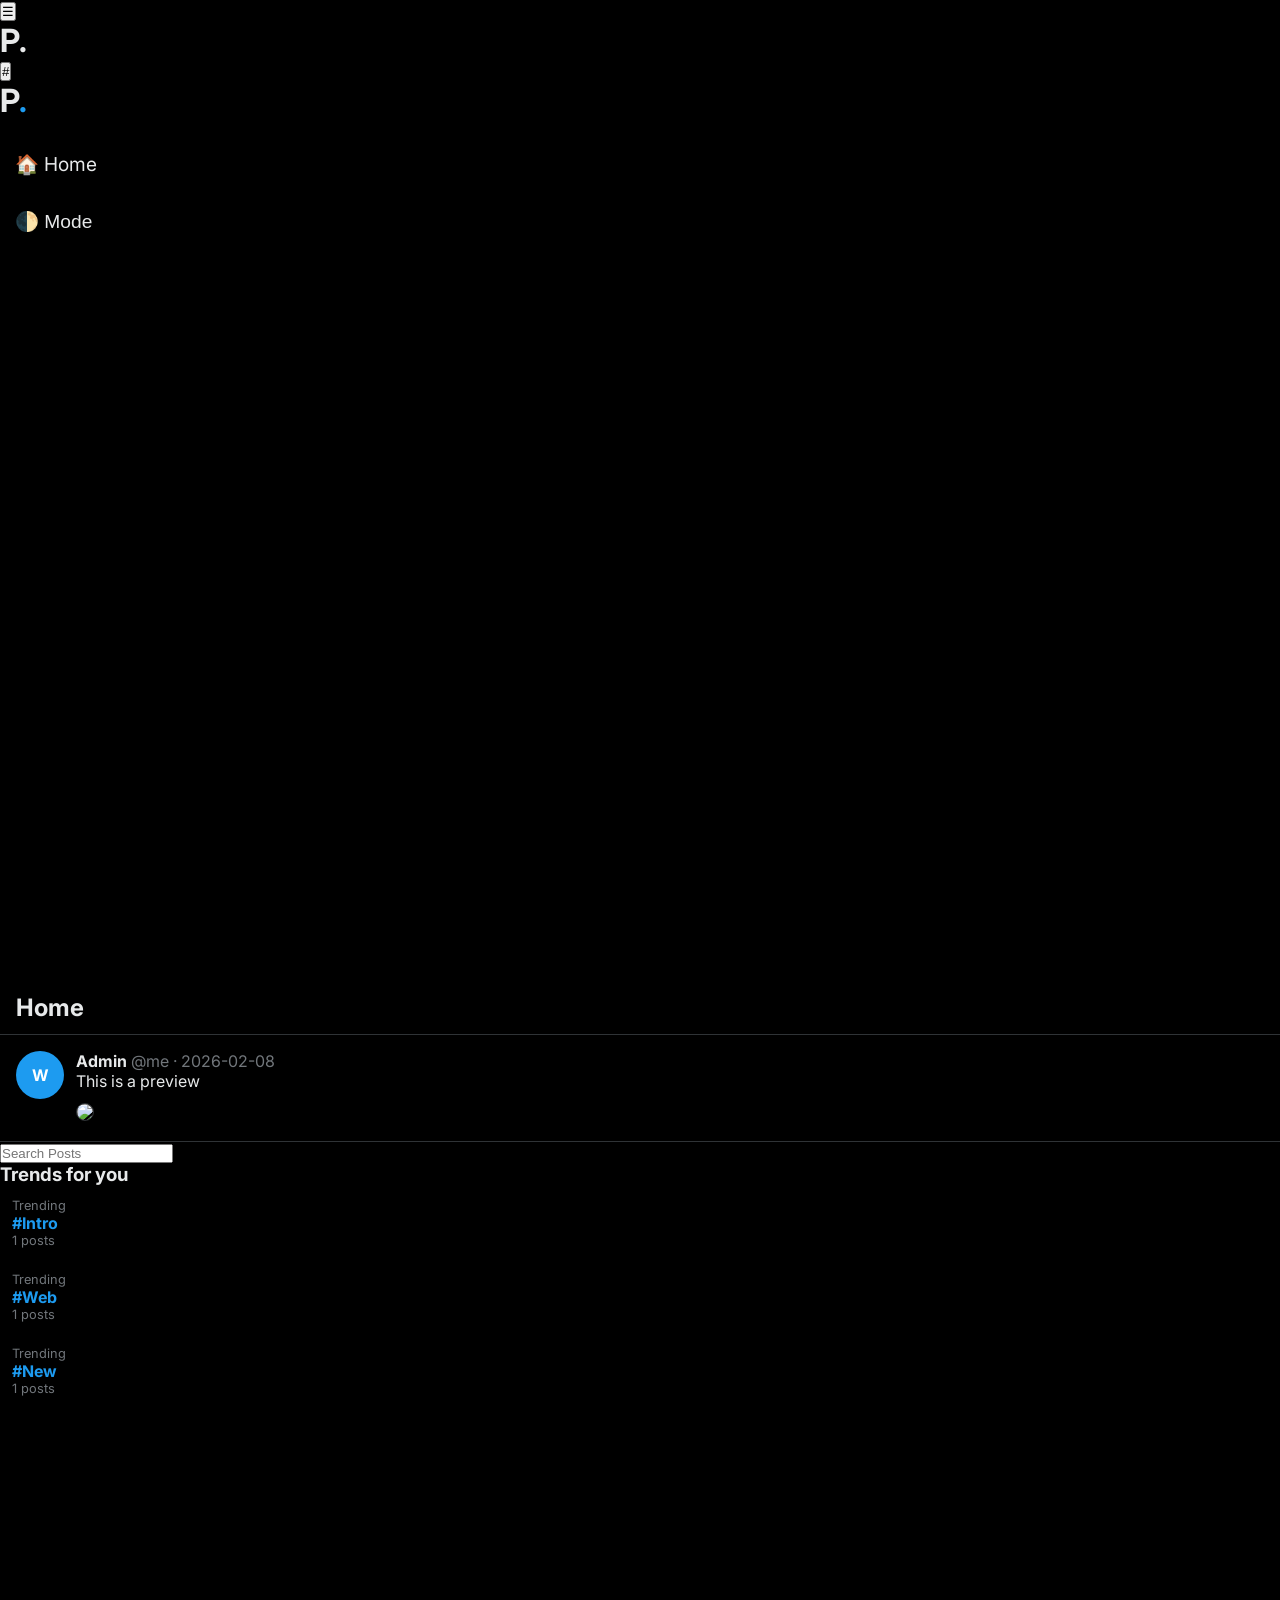
==== docs/index.html @ 814c99d9 "Update index.html" ====
<!DOCTYPE html>
<html lang="en" data-theme="dark">
<head>
    <meta charset="UTF-8">
    <meta name="viewport" content="width=device-width, initial-scale=1.0, maximum-scale=1.0, user-scalable=no">
    <title>Posts</title>
    <link rel="stylesheet" href="styles.css">
    <link href="https://fonts.googleapis.com/css2?family=Inter:wght@400;600;700&display=swap" rel="stylesheet">
</head>
<body>
    <header class="mobile-nav-bar">
        <button class="nav-trigger" onclick="toggleDrawer('leftDrawer')">☰</button>
        <h1 class="logo-mini">P<span>.</span></h1>
        <button class="nav-trigger" onclick="toggleDrawer('rightDrawer')">#</button>
    </header>

    <div id="drawer-overlay" onclick="closeAllDrawers()"></div>

    <div class="app-container">
        <aside class="sidebar left-side" id="leftDrawer">
            <div class="sidebar-wrapper">
                <h1 class="logo pc-only">P<span>.</span></h1>
                <nav class="side-nav">
                    <a href="#" class="nav-item" onclick="closeAllDrawers()">🏠 Home</a>
                    <button id="themeToggle" class="nav-item">🌓 Mode</button>
                </nav>
            </div>
        </aside>

        <main class="feed-column">
            <header class="feed-header">
                <h2>Home</h2>
            </header>
            <div id="app"></div>
        </main>

        <aside class="sidebar right-side" id="rightDrawer">
            <div class="sidebar-wrapper">
                <div class="search-section">
                    <input type="text" id="searchBar" placeholder="Search Posts">
                </div>
                <div class="trends-container">
                    <h3>Trends for you</h3>
                    <div id="tagCloud"></div>
                </div>
            </div>
        </aside>
    </div>

    <div id="modal" class="modal" onclick="closeModalOnSideClick(event)">
        <div class="modal-content">
            <span class="close-btn" onclick="closeModal()">&times;</span>
            <div id="modalBody"></div>
        </div>
    </div>

    <script src="script.js"></script>
</body>
</html>
---- docs/styles.css ----
:root[data-theme="dark"] {
    --bg: #000000; --border: #2f3336; --text: #e7e9ea; --dimText: #71767b;
    --accent: #1d9bf0; --hover: rgba(255,255,255,0.05); --card: #16181c;
}
:root[data-theme="light"] {
    --bg: #ffffff; --border: #eff3f4; --text: #0f1419; --dimText: #536471;
    --accent: #1d9bf0; --hover: rgba(0,0,0,0.03); --card: #f7f9f9;
}

* { box-sizing: border-box; margin: 0; padding: 0; }
body { background: var(--bg); color: var(--text); font-family: 'Inter', sans-serif; overflow-x: hidden; }

/* Desktop Grid Layout */
.layout-wrapper { display: flex; justify-content: center; max-width: 1230px; margin: 0 auto; }

.sidebar { width: 275px; height: 100vh; position: sticky; top: 0; z-index: 10; }
.left-nav { border-right: 1px solid var(--border); }
.right-sidebar { border-left: 1px solid var(--border); width: 350px; }

.sidebar-content { padding: 20px; }
.logo { font-size: 2rem; margin-bottom: 20px; cursor: pointer; }
.logo span { color: var(--accent); }

/* Navigation */
.nav-item { display: block; width: 100%; padding: 12px 15px; text-decoration: none; color: var(--text); border-radius: 30px; border: none; background: none; text-align: left; font-size: 1.2rem; cursor: pointer; margin-bottom: 10px; }
.nav-item:hover { background: var(--hover); }

/* Feed Area */
.feed-container { width: 600px; min-height: 100vh; border-right: 1px solid var(--border); }
.feed-header { position: sticky; top: 0; background: var(--bg); border-bottom: 1px solid var(--border); z-index: 5; padding: 12px 16px; }
.search-wrap { width: 100%; }
.search-wrap input { width: 100%; padding: 12px 20px; border-radius: 25px; border: 1px solid var(--border); background: var(--card); color: var(--text); outline: none; }

/* Posts */
.post { padding: 16px; border-bottom: 1px solid var(--border); cursor: pointer; display: flex; gap: 12px; }
.post:hover { background: var(--hover); }
.avatar { width: 48px; height: 48px; border-radius: 50%; background: var(--accent); flex-shrink: 0; display: flex; align-items: center; justify-content: center; color: white; font-weight: bold; }
.post-img { width: 100%; border-radius: 16px; margin-top: 12px; border: 1px solid var(--border); }

/* Trends */
.trends-item { padding: 12px; border-radius: 12px; cursor: pointer; }
.trends-item:hover { background: var(--hover); }
.tag-text { color: var(--accent); font-weight: bold; }

/* Mobile Utilities */
.mobile-header, .mobile-only, #overlay { display: none; }

/* MOBILE RESPONSIVE DESIGN */
@media (max-width: 1000px) {
    .desktop-only { display: none; }
    .mobile-header { display: flex; justify-content: space-between; align-items: center; padding: 10px 20px; border-bottom: 1px solid var(--border); background: var(--bg); position: sticky; top: 0; z-index: 100; }
    .mobile-only { display: flex; }
    
    .sidebar { position: fixed; top: 0; height: 100vh; background: var(--bg); transition: 0.3s; z-index: 1000; }
    .left-nav { left: 0; transform: translateX(-100%); border-right: 1px solid var(--border); }
    .right-sidebar { right: 0; transform: translateX(100%); border-left: 1px solid var(--border); }
    
    .sidebar.active { transform: translateX(0); }
    
    #overlay.active { display: block; position: fixed; inset: 0; background: rgba(0,0,0,0.5); z-index: 500; }
    
    .feed-container { width: 100%; border: none; }
}

/* Modal */
.modal { display: none; position: fixed; inset: 0; background: rgba(0,0,0,0.8); z-index: 2000; padding: 15px; }
.modal-content { background: var(--bg); max-width: 600px; margin: 20px auto; border-radius: 16px; padding: 25px; height: 90vh; overflow-y: auto; position: relative; }
.close-btn { position: absolute; top: 10px; right: 20px; font-size: 2rem; cursor: pointer; color: var(--dimText); }
.modal { display: none; position: fixed; inset: 0; background: rgba(0,0,0,0.85); z-index: 2000; padding: 10px; }
.modal-content { background: var(--bg); max-width: 600px; margin: 20px auto; border-radius: 20px; padding: 25px; height: 85vh; overflow-y: auto; position: relative; }
.close-btn { position: absolute; top: 15px; right: 20px; font-size: 2rem; cursor: pointer; color: var(--dimText); }
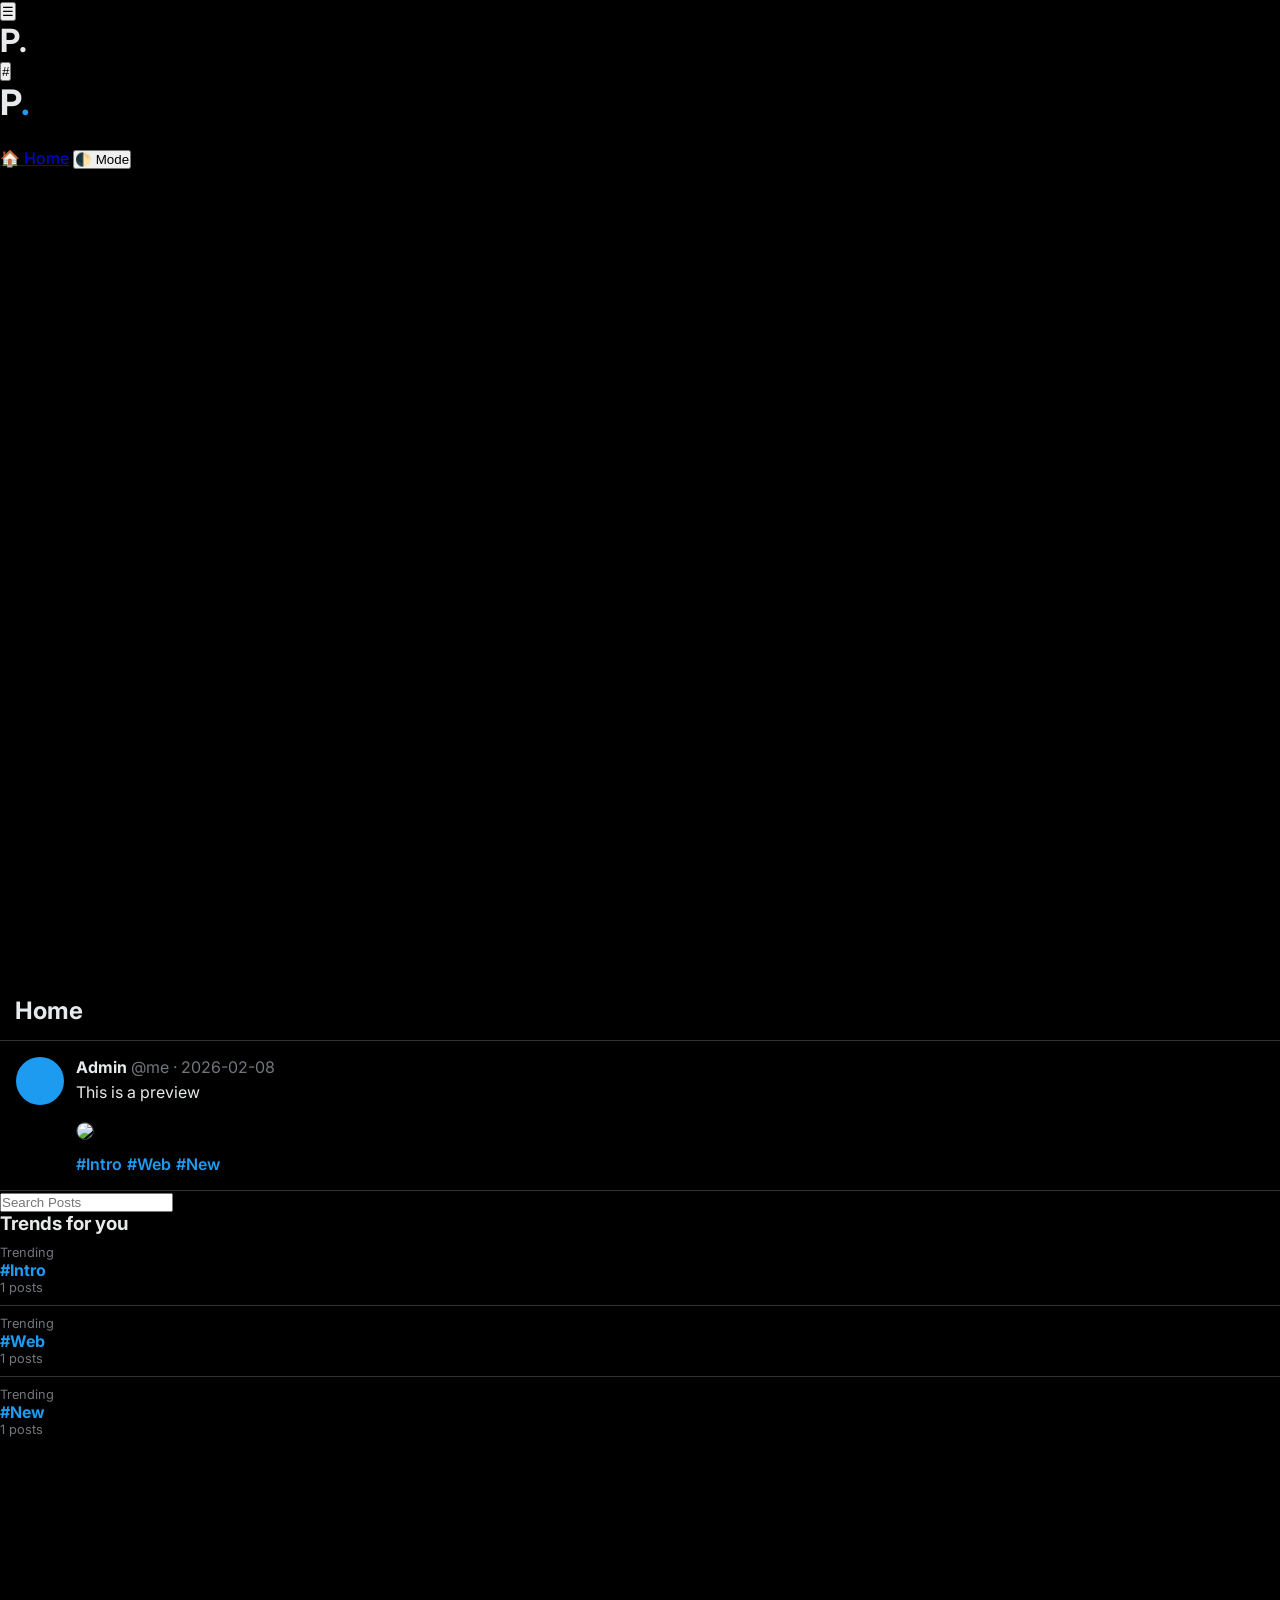
==== commit 802b7f4e: "Refactor mobile navigation and layout structure" ====
--- a/docs/index.html
+++ b/docs/index.html
@@ -8,38 +8,38 @@
     <link href="https://fonts.googleapis.com/css2?family=Inter:wght@400;600;700&display=swap" rel="stylesheet">
 </head>
 <body>
-    <header class="mobile-nav-bar">
-        <button class="nav-trigger" onclick="toggleDrawer('leftDrawer')">☰</button>
-        <h1 class="logo-mini">P<span>.</span></h1>
-        <button class="nav-trigger" onclick="toggleDrawer('rightDrawer')">#</button>
+    <header class="mobile-header">
+        <button class="nav-btn" onclick="toggleDrawer('leftNav')">☰</button>
+        <h1 class="logo-mobile">P<span>.</span></h1>
+        <button class="nav-btn" onclick="toggleDrawer('rightNav')">#</button>
     </header>
 
     <div id="drawer-overlay" onclick="closeAllDrawers()"></div>
 
-    <div class="app-container">
-        <aside class="sidebar left-side" id="leftDrawer">
-            <div class="sidebar-wrapper">
+    <div class="layout-grid">
+        <aside class="sidebar left-sidebar" id="leftNav">
+            <div class="fixed-sidebar">
                 <h1 class="logo pc-only">P<span>.</span></h1>
-                <nav class="side-nav">
-                    <a href="#" class="nav-item" onclick="closeAllDrawers()">🏠 Home</a>
-                    <button id="themeToggle" class="nav-item">🌓 Mode</button>
+                <nav class="nav-menu">
+                    <a href="#" class="nav-link" onclick="closeAllDrawers()">🏠 Home</a>
+                    <button id="themeToggle" class="nav-link">🌓 Mode</button>
                 </nav>
             </div>
         </aside>
 
-        <main class="feed-column">
+        <main class="feed-container">
             <header class="feed-header">
                 <h2>Home</h2>
             </header>
             <div id="app"></div>
         </main>
 
-        <aside class="sidebar right-side" id="rightDrawer">
-            <div class="sidebar-wrapper">
-                <div class="search-section">
+        <aside class="sidebar right-sidebar" id="rightNav">
+            <div class="fixed-sidebar">
+                <div class="search-container">
                     <input type="text" id="searchBar" placeholder="Search Posts">
                 </div>
-                <div class="trends-container">
+                <div class="trends-card">
                     <h3>Trends for you</h3>
                     <div id="tagCloud"></div>
                 </div>
--- a/docs/styles.css
+++ b/docs/styles.css
@@ -1,71 +1,86 @@
 :root[data-theme="dark"] {
-    --bg: #000000; --border: #2f3336; --text: #e7e9ea; --dimText: #71767b;
+    --bg: #000000; --border: #2f3336; --text: #e7e9ea; --dim: #71767b;
     --accent: #1d9bf0; --hover: rgba(255,255,255,0.05); --card: #16181c;
 }
 :root[data-theme="light"] {
-    --bg: #ffffff; --border: #eff3f4; --text: #0f1419; --dimText: #536471;
+    --bg: #ffffff; --border: #eff3f4; --text: #0f1419; --dim: #536471;
     --accent: #1d9bf0; --hover: rgba(0,0,0,0.03); --card: #f7f9f9;
 }
 
 * { box-sizing: border-box; margin: 0; padding: 0; }
-body { background: var(--bg); color: var(--text); font-family: 'Inter', sans-serif; overflow-x: hidden; }
+body { background: var(--bg); color: var(--text); font-family: 'Inter', sans-serif; }
 
-/* Desktop Grid Layout */
-.layout-wrapper { display: flex; justify-content: center; max-width: 1230px; margin: 0 auto; }
+/* PC LAYOUT: FIXED 3-COLUMN GRID */
+.app-container {
+    display: grid;
+    grid-template-columns: 275px 600px 350px;
+    justify-content: center;
+    margin: 0 auto;
+}
 
-.sidebar { width: 275px; height: 100vh; position: sticky; top: 0; z-index: 10; }
-.left-nav { border-right: 1px solid var(--border); }
-.right-sidebar { border-left: 1px solid var(--border); width: 350px; }
+.sidebar { height: 100vh; position: sticky; top: 0; z-index: 10; }
+.left-side { border-right: 1px solid var(--border); }
+.right-side { border-left: 1px solid var(--border); }
+.sidebar-wrapper { padding: 20px; }
 
-.sidebar-content { padding: 20px; }
-.logo { font-size: 2rem; margin-bottom: 20px; cursor: pointer; }
+/* Logo & Nav */
+.logo { font-size: 2.2rem; margin-bottom: 25px; cursor: pointer; }
 .logo span { color: var(--accent); }
-
-/* Navigation */
-.nav-item { display: block; width: 100%; padding: 12px 15px; text-decoration: none; color: var(--text); border-radius: 30px; border: none; background: none; text-align: left; font-size: 1.2rem; cursor: pointer; margin-bottom: 10px; }
+.nav-item { 
+    display: block; width: 100%; padding: 12px 18px; border-radius: 30px; 
+    text-decoration: none; color: var(--text); font-size: 1.2rem; font-weight: 500;
+    border: none; background: none; text-align: left; cursor: pointer; transition: 0.2s;
+}
 .nav-item:hover { background: var(--hover); }
 
-/* Feed Area */
-.feed-container { width: 600px; min-height: 100vh; border-right: 1px solid var(--border); }
-.feed-header { position: sticky; top: 0; background: var(--bg); border-bottom: 1px solid var(--border); z-index: 5; padding: 12px 16px; }
-.search-wrap { width: 100%; }
-.search-wrap input { width: 100%; padding: 12px 20px; border-radius: 25px; border: 1px solid var(--border); background: var(--card); color: var(--text); outline: none; }
+/* Center Feed */
+.feed-column { border-right: 1px solid var(--border); min-height: 100vh; }
+.feed-header { 
+    padding: 15px; border-bottom: 1px solid var(--border); 
+    position: sticky; top: 0; background: var(--bg); z-index: 50;
+}
 
-/* Posts */
-.post { padding: 16px; border-bottom: 1px solid var(--border); cursor: pointer; display: flex; gap: 12px; }
-.post:hover { background: var(--hover); }
-.avatar { width: 48px; height: 48px; border-radius: 50%; background: var(--accent); flex-shrink: 0; display: flex; align-items: center; justify-content: center; color: white; font-weight: bold; }
-.post-img { width: 100%; border-radius: 16px; margin-top: 12px; border: 1px solid var(--border); }
+/* Post Cards */
+.post { padding: 16px; border-bottom: 1px solid var(--border); display: flex; gap: 12px; cursor: pointer; }
+.avatar { width: 48px; height: 48px; border-radius: 50%; background: var(--accent); flex-shrink: 0; }
+.post-img { width: 100%; border-radius: 16px; margin-top: 10px; border: 1px solid var(--border); }
+.tag-blue { color: var(--accent); font-weight: 600; text-decoration: none; margin-right: 5px; }
 
-/* Trends */
-.trends-item { padding: 12px; border-radius: 12px; cursor: pointer; }
-.trends-item:hover { background: var(--hover); }
-.tag-text { color: var(--accent); font-weight: bold; }
+/* Right Sidebar: Trends & Search */
+.search-section { margin-bottom: 20px; }
+.search-section input {
+    width: 100%; padding: 12px 20px; border-radius: 25px; border: 1px solid var(--border);
+    background: var(--card); color: var(--text); outline: none;
+}
+.trends-container { background: var(--card); border-radius: 16px; padding: 15px; }
+.trends-container h3 { margin-bottom: 15px; font-size: 1.2rem; }
+.trend-item { padding: 10px 0; border-bottom: 1px solid var(--border); cursor: pointer; }
+.trend-item:last-child { border: none; }
 
-/* Mobile Utilities */
-.mobile-header, .mobile-only, #overlay { display: none; }
+/* MOBILE LOGIC (Under 1000px) */
+.mobile-nav-bar, #drawer-overlay { display: none; }
 
-/* MOBILE RESPONSIVE DESIGN */
 @media (max-width: 1000px) {
-    .desktop-only { display: none; }
-    .mobile-header { display: flex; justify-content: space-between; align-items: center; padding: 10px 20px; border-bottom: 1px solid var(--border); background: var(--bg); position: sticky; top: 0; z-index: 100; }
-    .mobile-only { display: flex; }
-    
-    .sidebar { position: fixed; top: 0; height: 100vh; background: var(--bg); transition: 0.3s; z-index: 1000; }
-    .left-nav { left: 0; transform: translateX(-100%); border-right: 1px solid var(--border); }
-    .right-sidebar { right: 0; transform: translateX(100%); border-left: 1px solid var(--border); }
+    .app-container { grid-template-columns: 1fr; }
+    .pc-only { display: none; }
+    .mobile-nav-bar { 
+        display: flex; justify-content: space-between; align-items: center;
+        padding: 10px 15px; border-bottom: 1px solid var(--border); background: var(--bg);
+        position: sticky; top: 0; z-index: 200; /* Stays above everything */
+    }
+    .nav-trigger { background: none; border: none; font-size: 1.5rem; color: var(--text); }
+
+    .sidebar { 
+        position: fixed; top: 0; width: 280px; background: var(--bg); 
+        transition: transform 0.3s ease; z-index: 300; /* Above the header when open */
+    }
+    .left-side { left: 0; transform: translateX(-100%); }
+    .right-side { right: 0; transform: translateX(100%); }
     
     .sidebar.active { transform: translateX(0); }
-    
-    #overlay.active { display: block; position: fixed; inset: 0; background: rgba(0,0,0,0.5); z-index: 500; }
-    
-    .feed-container { width: 100%; border: none; }
+    #drawer-overlay.active { display: block; position: fixed; inset: 0; background: rgba(0,0,0,0.6); z-index: 250; }
 }
 
 /* Modal */
-.modal { display: none; position: fixed; inset: 0; background: rgba(0,0,0,0.8); z-index: 2000; padding: 15px; }
-.modal-content { background: var(--bg); max-width: 600px; margin: 20px auto; border-radius: 16px; padding: 25px; height: 90vh; overflow-y: auto; position: relative; }
-.close-btn { position: absolute; top: 10px; right: 20px; font-size: 2rem; cursor: pointer; color: var(--dimText); }
-.modal { display: none; position: fixed; inset: 0; background: rgba(0,0,0,0.85); z-index: 2000; padding: 10px; }
-.modal-content { background: var(--bg); max-width: 600px; margin: 20px auto; border-radius: 20px; padding: 25px; height: 85vh; overflow-y: auto; position: relative; }
-.close-btn { position: absolute; top: 15px; right: 20px; font-size: 2rem; cursor: pointer; color: var(--dimText); }
+.modal { display: none; position: fixed; inset: 0; background: rgba(0,0,0,0.85); z-index: 1000; }
+.modal-content { background: var(--bg); max-width: 600px; margin: 20px auto; border-radius: 16px; padding: 25px; height: 90vh; overflow-y: auto; }
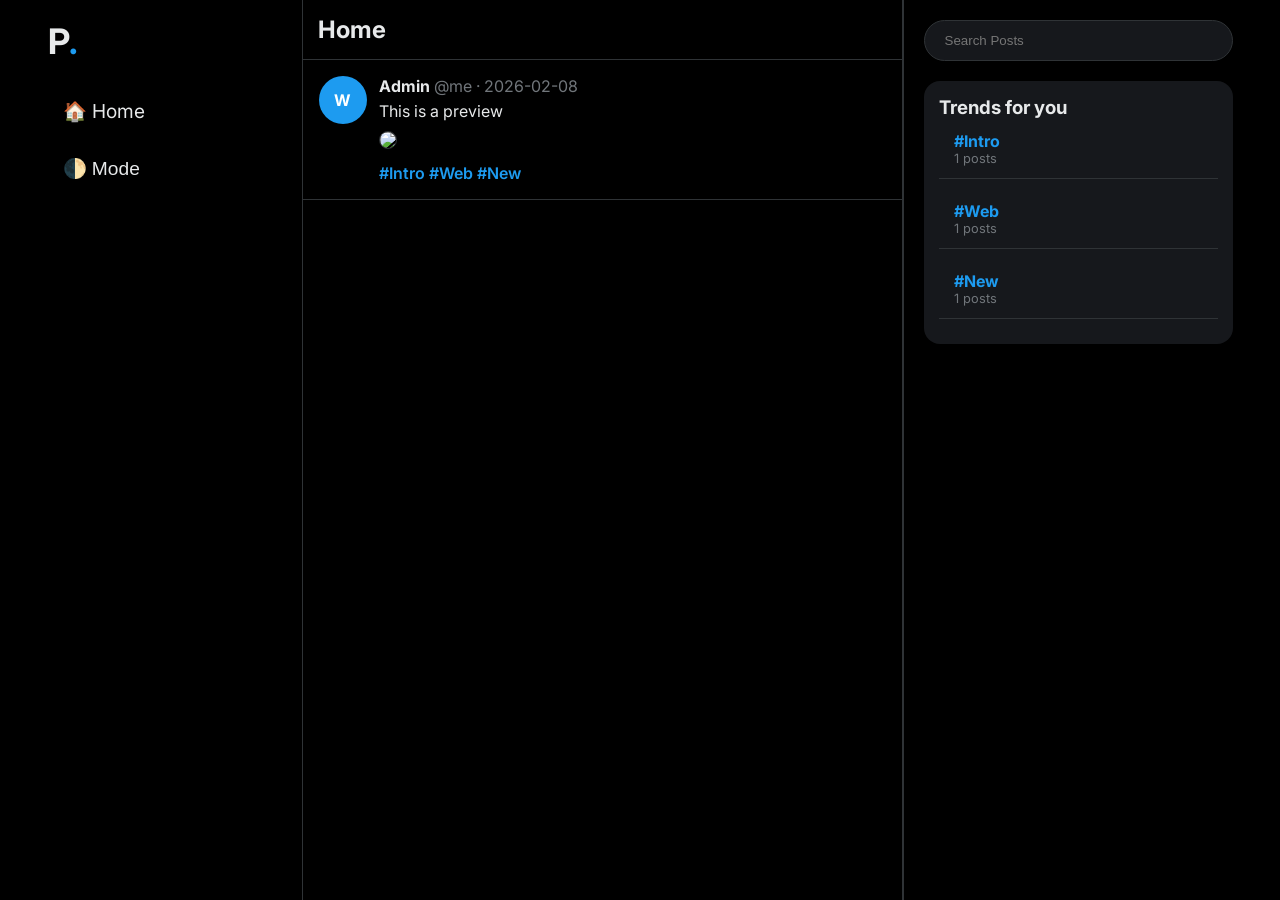
==== commit 8ef5875a: "Update index.html" ====
--- a/docs/index.html
+++ b/docs/index.html
@@ -10,7 +10,7 @@
 <body>
     <header class="mobile-header">
         <button class="nav-btn" onclick="toggleDrawer('leftNav')">☰</button>
-        <h1 class="logo-mobile">P<span>.</span></h1>
+        <h1 class="logo-mobile" onclick="location.hash=''; location.reload();">P<span>.</span></h1>
         <button class="nav-btn" onclick="toggleDrawer('rightNav')">#</button>
     </header>
 
@@ -18,7 +18,7 @@
 
     <div class="layout-grid">
         <aside class="sidebar left-sidebar" id="leftNav">
-            <div class="fixed-sidebar">
+            <div class="sidebar-inner">
                 <h1 class="logo pc-only">P<span>.</span></h1>
                 <nav class="nav-menu">
                     <a href="#" class="nav-link" onclick="closeAllDrawers()">🏠 Home</a>
@@ -35,7 +35,7 @@
         </main>
 
         <aside class="sidebar right-sidebar" id="rightNav">
-            <div class="fixed-sidebar">
+            <div class="sidebar-inner">
                 <div class="search-container">
                     <input type="text" id="searchBar" placeholder="Search Posts">
                 </div>
--- a/docs/styles.css
+++ b/docs/styles.css
@@ -8,10 +8,10 @@
 }
 
 * { box-sizing: border-box; margin: 0; padding: 0; }
-body { background: var(--bg); color: var(--text); font-family: 'Inter', sans-serif; }
+body { background: var(--bg); color: var(--text); font-family: 'Inter', sans-serif; overflow-x: hidden; }
 
-/* PC LAYOUT: FIXED 3-COLUMN GRID */
-.app-container {
+/* PC Grid - Only for screens wider than 1000px */
+.layout-grid {
     display: grid;
     grid-template-columns: 275px 600px 350px;
     justify-content: center;
@@ -19,68 +19,59 @@
 }
 
 .sidebar { height: 100vh; position: sticky; top: 0; z-index: 10; }
-.left-side { border-right: 1px solid var(--border); }
-.right-side { border-left: 1px solid var(--border); }
-.sidebar-wrapper { padding: 20px; }
+.left-sidebar { border-right: 1px solid var(--border); }
+.right-sidebar { border-left: 1px solid var(--border); }
+.sidebar-inner { padding: 20px; }
 
-/* Logo & Nav */
 .logo { font-size: 2.2rem; margin-bottom: 25px; cursor: pointer; }
 .logo span { color: var(--accent); }
-.nav-item { 
-    display: block; width: 100%; padding: 12px 18px; border-radius: 30px; 
-    text-decoration: none; color: var(--text); font-size: 1.2rem; font-weight: 500;
-    border: none; background: none; text-align: left; cursor: pointer; transition: 0.2s;
-}
-.nav-item:hover { background: var(--hover); }
+.nav-link { display: block; width: 100%; padding: 12px 15px; border-radius: 30px; text-decoration: none; color: var(--text); font-size: 1.2rem; border: none; background: none; text-align: left; cursor: pointer; margin-bottom: 10px; }
+.nav-link:hover { background: var(--hover); }
 
 /* Center Feed */
-.feed-column { border-right: 1px solid var(--border); min-height: 100vh; }
-.feed-header { 
-    padding: 15px; border-bottom: 1px solid var(--border); 
-    position: sticky; top: 0; background: var(--bg); z-index: 50;
-}
+.feed-container { border-right: 1px solid var(--border); min-height: 100vh; background: var(--bg); }
+.feed-header { padding: 15px; border-bottom: 1px solid var(--border); position: sticky; top: 0; background: var(--bg); z-index: 50; }
 
-/* Post Cards */
+/* Post Content */
 .post { padding: 16px; border-bottom: 1px solid var(--border); display: flex; gap: 12px; cursor: pointer; }
-.avatar { width: 48px; height: 48px; border-radius: 50%; background: var(--accent); flex-shrink: 0; }
+.avatar { width: 48px; height: 48px; border-radius: 50%; background: var(--accent); flex-shrink: 0; display: flex; align-items: center; justify-content: center; color: white; font-weight: bold; }
 .post-img { width: 100%; border-radius: 16px; margin-top: 10px; border: 1px solid var(--border); }
-.tag-blue { color: var(--accent); font-weight: 600; text-decoration: none; margin-right: 5px; }
 
-/* Right Sidebar: Trends & Search */
-.search-section { margin-bottom: 20px; }
-.search-section input {
-    width: 100%; padding: 12px 20px; border-radius: 25px; border: 1px solid var(--border);
-    background: var(--card); color: var(--text); outline: none;
-}
-.trends-container { background: var(--card); border-radius: 16px; padding: 15px; }
-.trends-container h3 { margin-bottom: 15px; font-size: 1.2rem; }
-.trend-item { padding: 10px 0; border-bottom: 1px solid var(--border); cursor: pointer; }
-.trend-item:last-child { border: none; }
+/* Trends & Search */
+.search-container { margin-bottom: 20px; }
+.search-container input { width: 100%; padding: 12px 20px; border-radius: 25px; border: 1px solid var(--border); background: var(--card); color: var(--text); outline: none; }
+.trends-card { background: var(--card); border-radius: 16px; padding: 15px; }
 
-/* MOBILE LOGIC (Under 1000px) */
-.mobile-nav-bar, #drawer-overlay { display: none; }
+/* MOBILE LOGIC - BREAKS THE GRID */
+.mobile-header, #drawer-overlay { display: none; }
 
 @media (max-width: 1000px) {
-    .app-container { grid-template-columns: 1fr; }
+    .layout-grid { display: block; } /* Disables 3-column grid */
     .pc-only { display: none; }
-    .mobile-nav-bar { 
-        display: flex; justify-content: space-between; align-items: center;
-        padding: 10px 15px; border-bottom: 1px solid var(--border); background: var(--bg);
-        position: sticky; top: 0; z-index: 200; /* Stays above everything */
+    
+    .mobile-header { 
+        display: flex; justify-content: space-between; align-items: center; 
+        padding: 10px 15px; border-bottom: 1px solid var(--border); 
+        background: var(--bg); position: sticky; top: 0; z-index: 100; 
     }
-    .nav-trigger { background: none; border: none; font-size: 1.5rem; color: var(--text); }
+    .nav-btn { background: none; border: none; font-size: 1.5rem; color: var(--text); cursor: pointer; }
+    .logo-mobile span { color: var(--accent); }
 
+    /* Turn sidebars into sliding drawers */
     .sidebar { 
-        position: fixed; top: 0; width: 280px; background: var(--bg); 
-        transition: transform 0.3s ease; z-index: 300; /* Above the header when open */
+        position: fixed; top: 0; width: 280px; height: 100vh; 
+        background: var(--bg); transition: transform 0.3s ease; z-index: 1000; 
+        border: none;
     }
-    .left-side { left: 0; transform: translateX(-100%); }
-    .right-side { right: 0; transform: translateX(100%); }
+    .left-sidebar { left: 0; transform: translateX(-100%); border-right: 1px solid var(--border); }
+    .right-sidebar { right: 0; transform: translateX(100%); border-left: 1px solid var(--border); }
     
     .sidebar.active { transform: translateX(0); }
-    #drawer-overlay.active { display: block; position: fixed; inset: 0; background: rgba(0,0,0,0.6); z-index: 250; }
+    #drawer-overlay.active { display: block; position: fixed; inset: 0; background: rgba(0,0,0,0.7); z-index: 500; }
+    
+    .feed-container { width: 100%; border: none; }
 }
 
 /* Modal */
-.modal { display: none; position: fixed; inset: 0; background: rgba(0,0,0,0.85); z-index: 1000; }
-.modal-content { background: var(--bg); max-width: 600px; margin: 20px auto; border-radius: 16px; padding: 25px; height: 90vh; overflow-y: auto; }
+.modal { display: none; position: fixed; inset: 0; background: rgba(0,0,0,0.9); z-index: 2000; }
+.modal-content { background: var(--bg); width: 95%; max-width: 600px; margin: 15px auto; border-radius: 16px; padding: 20px; height: 85vh; overflow-y: auto; }
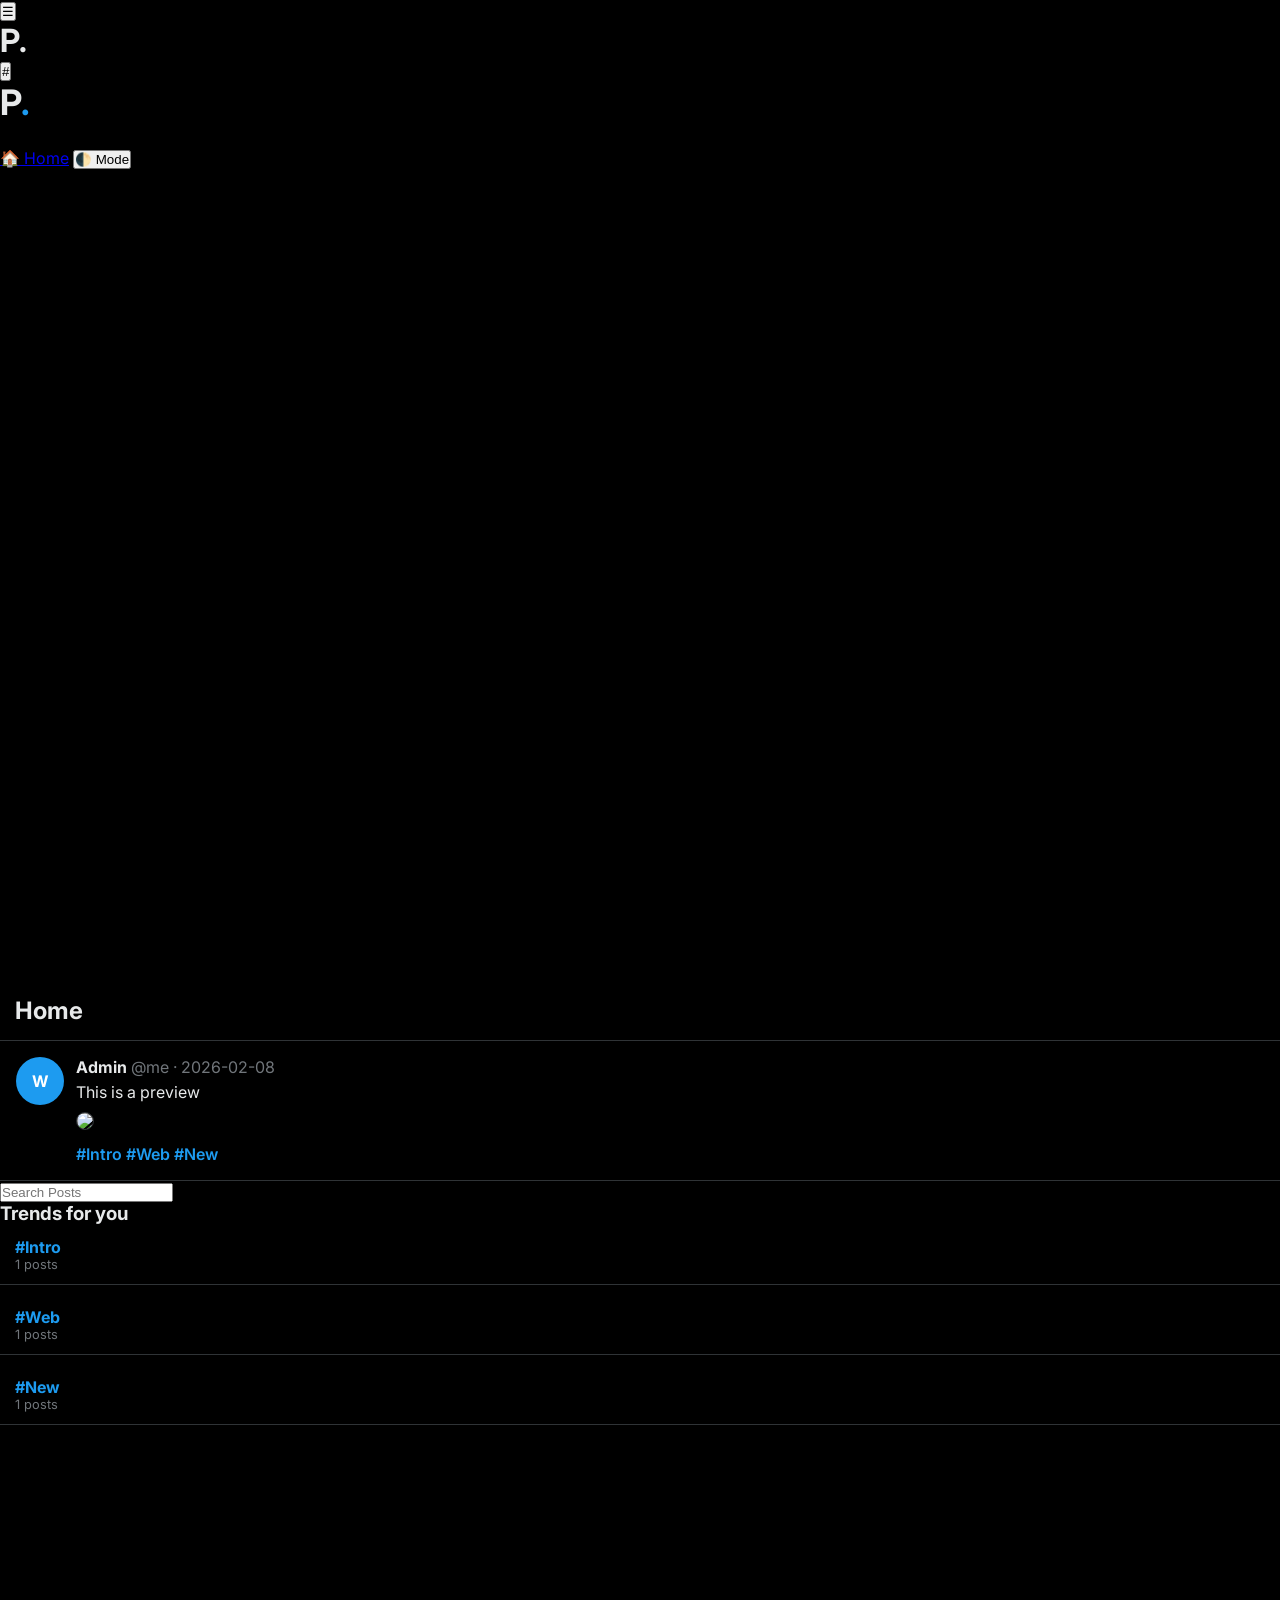
==== commit 29f06c0a: "Update index.html" ====
--- a/docs/index.html
+++ b/docs/index.html
@@ -8,38 +8,38 @@
     <link href="https://fonts.googleapis.com/css2?family=Inter:wght@400;600;700&display=swap" rel="stylesheet">
 </head>
 <body>
-    <header class="mobile-header">
-        <button class="nav-btn" onclick="toggleDrawer('leftNav')">☰</button>
-        <h1 class="logo-mobile" onclick="location.hash=''; location.reload();">P<span>.</span></h1>
-        <button class="nav-btn" onclick="toggleDrawer('rightNav')">#</button>
+    <header class="mobile-nav-bar">
+        <button class="nav-trigger" onclick="toggleDrawer('leftDrawer')">☰</button>
+        <h1 class="logo-mini">P<span>.</span></h1>
+        <button class="nav-trigger" onclick="toggleDrawer('rightDrawer')">#</button>
     </header>
 
     <div id="drawer-overlay" onclick="closeAllDrawers()"></div>
 
-    <div class="layout-grid">
-        <aside class="sidebar left-sidebar" id="leftNav">
-            <div class="sidebar-inner">
+    <div class="app-container">
+        <aside class="sidebar left-side" id="leftDrawer">
+            <div class="sidebar-wrapper">
                 <h1 class="logo pc-only">P<span>.</span></h1>
-                <nav class="nav-menu">
-                    <a href="#" class="nav-link" onclick="closeAllDrawers()">🏠 Home</a>
-                    <button id="themeToggle" class="nav-link">🌓 Mode</button>
+                <nav class="side-nav">
+                    <a href="#" class="nav-item" onclick="closeAllDrawers()">🏠 Home</a>
+                    <button id="themeToggle" class="nav-item">🌓 Mode</button>
                 </nav>
             </div>
         </aside>
 
-        <main class="feed-container">
+        <main class="feed-column">
             <header class="feed-header">
                 <h2>Home</h2>
             </header>
             <div id="app"></div>
         </main>
 
-        <aside class="sidebar right-sidebar" id="rightNav">
-            <div class="sidebar-inner">
-                <div class="search-container">
+        <aside class="sidebar right-side" id="rightDrawer">
+            <div class="sidebar-wrapper">
+                <div class="search-section">
                     <input type="text" id="searchBar" placeholder="Search Posts">
                 </div>
-                <div class="trends-card">
+                <div class="trends-container">
                     <h3>Trends for you</h3>
                     <div id="tagCloud"></div>
                 </div>
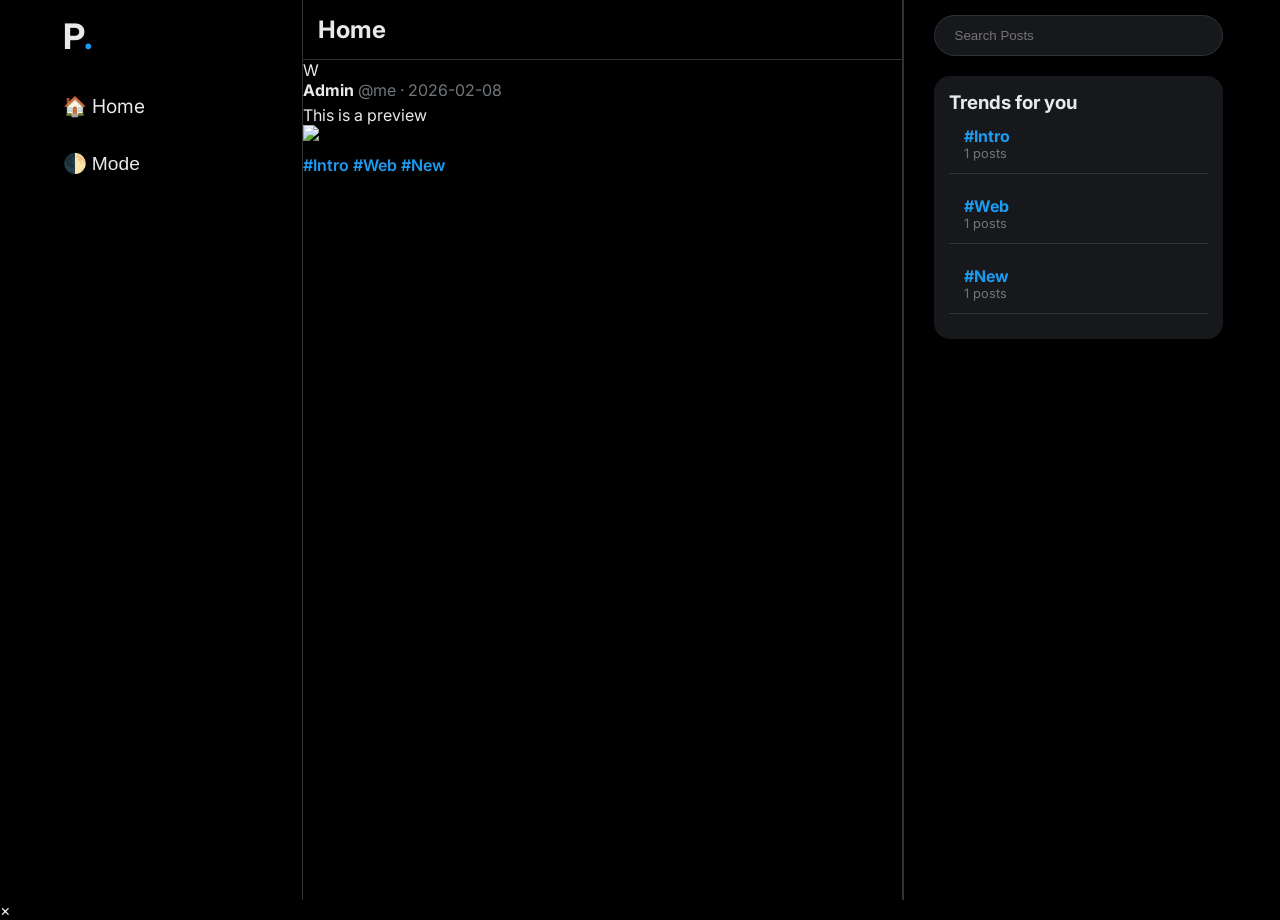
==== commit 36728d37: "Update index.html" ====
--- a/docs/index.html
+++ b/docs/index.html
@@ -8,38 +8,38 @@
     <link href="https://fonts.googleapis.com/css2?family=Inter:wght@400;600;700&display=swap" rel="stylesheet">
 </head>
 <body>
-    <header class="mobile-nav-bar">
-        <button class="nav-trigger" onclick="toggleDrawer('leftDrawer')">☰</button>
-        <h1 class="logo-mini">P<span>.</span></h1>
-        <button class="nav-trigger" onclick="toggleDrawer('rightDrawer')">#</button>
+    <header class="mobile-header">
+        <button class="nav-btn" onclick="toggleDrawer('leftNav')">☰</button>
+        <h1 class="logo-mobile" onclick="location.hash=''; location.reload();">P<span>.</span></h1>
+        <button class="nav-btn" onclick="toggleDrawer('rightNav')">#</button>
     </header>
 
     <div id="drawer-overlay" onclick="closeAllDrawers()"></div>
 
-    <div class="app-container">
-        <aside class="sidebar left-side" id="leftDrawer">
-            <div class="sidebar-wrapper">
+    <div class="layout-grid">
+        <aside class="sidebar left-sidebar" id="leftNav">
+            <div class="sidebar-inner">
                 <h1 class="logo pc-only">P<span>.</span></h1>
-                <nav class="side-nav">
-                    <a href="#" class="nav-item" onclick="closeAllDrawers()">🏠 Home</a>
-                    <button id="themeToggle" class="nav-item">🌓 Mode</button>
+                <nav class="nav-menu">
+                    <a href="#" class="nav-link" onclick="closeAllDrawers()">🏠 Home</a>
+                    <button id="themeToggle" class="nav-link">🌓 Mode</button>
                 </nav>
             </div>
         </aside>
 
-        <main class="feed-column">
+        <main class="feed-container">
             <header class="feed-header">
                 <h2>Home</h2>
             </header>
             <div id="app"></div>
         </main>
 
-        <aside class="sidebar right-side" id="rightDrawer">
-            <div class="sidebar-wrapper">
-                <div class="search-section">
+        <aside class="sidebar right-sidebar" id="rightNav">
+            <div class="sidebar-inner">
+                <div class="search-container">
                     <input type="text" id="searchBar" placeholder="Search Posts">
                 </div>
-                <div class="trends-container">
+                <div class="trends-card">
                     <h3>Trends for you</h3>
                     <div id="tagCloud"></div>
                 </div>
--- a/docs/styles.css
+++ b/docs/styles.css
@@ -10,43 +10,72 @@
 * { box-sizing: border-box; margin: 0; padding: 0; }
 body { background: var(--bg); color: var(--text); font-family: 'Inter', sans-serif; overflow-x: hidden; }
 
-/* PC Grid - Only for screens wider than 1000px */
+/* PC GRID RESTORATION */
 .layout-grid {
     display: grid;
     grid-template-columns: 275px 600px 350px;
     justify-content: center;
     margin: 0 auto;
+    max-width: 1250px; /* Keeps the site centered on wide screens */
 }
 
-.sidebar { height: 100vh; position: sticky; top: 0; z-index: 10; }
+.sidebar { 
+    height: 100vh; 
+    position: sticky; 
+    top: 0; 
+    z-index: 10; 
+    padding-top: 15px; /* Fix: Stops Logo/Trends from touching the very top */
+}
+
 .left-sidebar { border-right: 1px solid var(--border); }
 .right-sidebar { border-left: 1px solid var(--border); }
-.sidebar-inner { padding: 20px; }
 
-.logo { font-size: 2.2rem; margin-bottom: 25px; cursor: pointer; }
+/* Padding adjustment for the inner content */
+.sidebar-inner { padding: 0 20px; }
+
+.logo { 
+    font-size: 2.2rem; 
+    margin-bottom: 25px; 
+    padding-left: 15px; /* Keeps logo aligned with nav icons */
+    cursor: pointer; 
+}
 .logo span { color: var(--accent); }
-.nav-link { display: block; width: 100%; padding: 12px 15px; border-radius: 30px; text-decoration: none; color: var(--text); font-size: 1.2rem; border: none; background: none; text-align: left; cursor: pointer; margin-bottom: 10px; }
+
+.nav-link { 
+    display: block; width: 100%; padding: 12px 15px; border-radius: 30px; 
+    text-decoration: none; color: var(--text); font-size: 1.2rem; 
+    border: none; background: none; text-align: left; cursor: pointer; margin-bottom: 10px; 
+}
 .nav-link:hover { background: var(--hover); }
 
 /* Center Feed */
-.feed-container { border-right: 1px solid var(--border); min-height: 100vh; background: var(--bg); }
-.feed-header { padding: 15px; border-bottom: 1px solid var(--border); position: sticky; top: 0; background: var(--bg); z-index: 50; }
+.feed-container { 
+    border-right: 1px solid var(--border); 
+    min-height: 100vh; 
+    background: var(--bg); 
+}
+.feed-header { 
+    padding: 15px; border-bottom: 1px solid var(--border); 
+    position: sticky; top: 0; background: rgba(0,0,0,0.8); 
+    backdrop-filter: blur(10px); z-index: 50; 
+}
 
-/* Post Content */
-.post { padding: 16px; border-bottom: 1px solid var(--border); display: flex; gap: 12px; cursor: pointer; }
-.avatar { width: 48px; height: 48px; border-radius: 50%; background: var(--accent); flex-shrink: 0; display: flex; align-items: center; justify-content: center; color: white; font-weight: bold; }
-.post-img { width: 100%; border-radius: 16px; margin-top: 10px; border: 1px solid var(--border); }
+/* Trends & Search spacing */
+.search-container { margin-bottom: 20px; padding: 0 10px; }
+.search-container input { 
+    width: 100%; padding: 12px 20px; border-radius: 25px; border: 1px solid var(--border); 
+    background: var(--card); color: var(--text); outline: none; 
+}
+.trends-card { 
+    background: var(--card); border-radius: 16px; padding: 15px; 
+    margin: 0 10px; /* Fix: Adds space between Trends card and Feed border */
+}
 
-/* Trends & Search */
-.search-container { margin-bottom: 20px; }
-.search-container input { width: 100%; padding: 12px 20px; border-radius: 25px; border: 1px solid var(--border); background: var(--card); color: var(--text); outline: none; }
-.trends-card { background: var(--card); border-radius: 16px; padding: 15px; }
-
-/* MOBILE LOGIC - BREAKS THE GRID */
+/* MOBILE LOGIC */
 .mobile-header, #drawer-overlay { display: none; }
 
 @media (max-width: 1000px) {
-    .layout-grid { display: block; } /* Disables 3-column grid */
+    .layout-grid { display: block; } 
     .pc-only { display: none; }
     
     .mobile-header { 
@@ -54,24 +83,10 @@
         padding: 10px 15px; border-bottom: 1px solid var(--border); 
         background: var(--bg); position: sticky; top: 0; z-index: 100; 
     }
-    .nav-btn { background: none; border: none; font-size: 1.5rem; color: var(--text); cursor: pointer; }
-    .logo-mobile span { color: var(--accent); }
-
-    /* Turn sidebars into sliding drawers */
-    .sidebar { 
-        position: fixed; top: 0; width: 280px; height: 100vh; 
-        background: var(--bg); transition: transform 0.3s ease; z-index: 1000; 
-        border: none;
-    }
+    .sidebar { position: fixed; width: 280px; padding-top: 0; }
     .left-sidebar { left: 0; transform: translateX(-100%); border-right: 1px solid var(--border); }
     .right-sidebar { right: 0; transform: translateX(100%); border-left: 1px solid var(--border); }
-    
     .sidebar.active { transform: translateX(0); }
     #drawer-overlay.active { display: block; position: fixed; inset: 0; background: rgba(0,0,0,0.7); z-index: 500; }
-    
     .feed-container { width: 100%; border: none; }
 }
-
-/* Modal */
-.modal { display: none; position: fixed; inset: 0; background: rgba(0,0,0,0.9); z-index: 2000; }
-.modal-content { background: var(--bg); width: 95%; max-width: 600px; margin: 15px auto; border-radius: 16px; padding: 20px; height: 85vh; overflow-y: auto; }
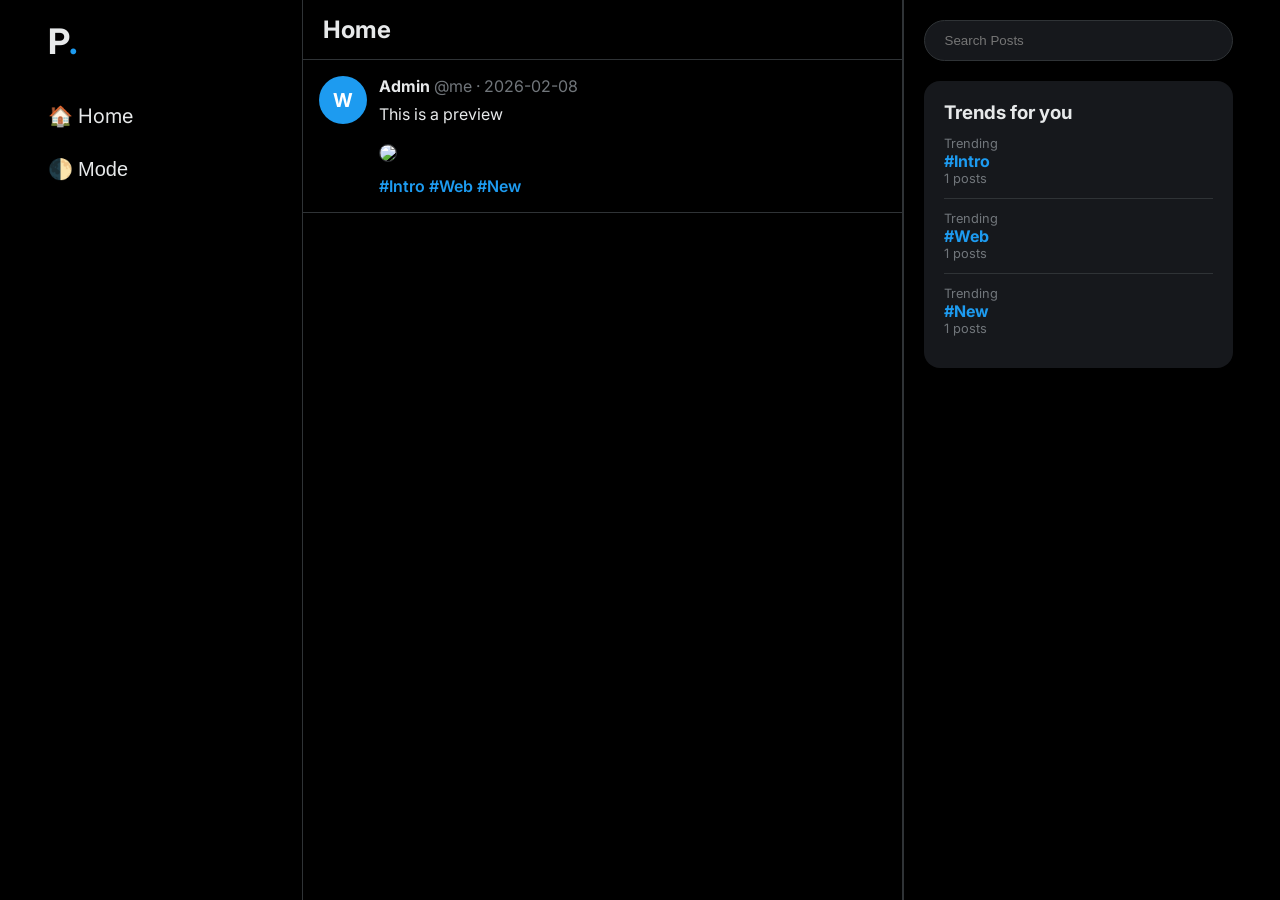
==== commit e7837ab7: "Update index.html" ====
--- a/docs/index.html
+++ b/docs/index.html
@@ -13,7 +13,6 @@
         <h1 class="logo-mobile" onclick="location.hash=''; location.reload();">P<span>.</span></h1>
         <button class="nav-btn" onclick="toggleDrawer('rightNav')">#</button>
     </header>
-
     <div id="drawer-overlay" onclick="closeAllDrawers()"></div>
 
     <div class="layout-grid">
--- a/docs/styles.css
+++ b/docs/styles.css
@@ -10,68 +10,65 @@
 * { box-sizing: border-box; margin: 0; padding: 0; }
 body { background: var(--bg); color: var(--text); font-family: 'Inter', sans-serif; overflow-x: hidden; }
 
-/* PC GRID RESTORATION */
+/* PC GRID - STABLE & CENTERED */
 .layout-grid {
     display: grid;
     grid-template-columns: 275px 600px 350px;
     justify-content: center;
     margin: 0 auto;
-    max-width: 1250px; /* Keeps the site centered on wide screens */
+    max-width: 1280px;
 }
 
 .sidebar { 
     height: 100vh; 
     position: sticky; 
     top: 0; 
-    z-index: 10; 
-    padding-top: 15px; /* Fix: Stops Logo/Trends from touching the very top */
+    padding-top: 20px; /* Keeps Logo/Search from touching the top border */
 }
 
 .left-sidebar { border-right: 1px solid var(--border); }
 .right-sidebar { border-left: 1px solid var(--border); }
 
-/* Padding adjustment for the inner content */
-.sidebar-inner { padding: 0 20px; }
-
-.logo { 
-    font-size: 2.2rem; 
-    margin-bottom: 25px; 
-    padding-left: 15px; /* Keeps logo aligned with nav icons */
-    cursor: pointer; 
-}
+/* Logo Styling */
+.logo { font-size: 2.2rem; margin-bottom: 30px; padding-left: 20px; font-weight: 700; cursor: pointer; }
 .logo span { color: var(--accent); }
 
+/* Sidebar Navigation */
 .nav-link { 
-    display: block; width: 100%; padding: 12px 15px; border-radius: 30px; 
-    text-decoration: none; color: var(--text); font-size: 1.2rem; 
-    border: none; background: none; text-align: left; cursor: pointer; margin-bottom: 10px; 
+    display: block; width: fit-content; padding: 12px 25px 12px 20px; border-radius: 30px; 
+    text-decoration: none; color: var(--text); font-size: 1.25rem; 
+    border: none; background: none; text-align: left; cursor: pointer; margin-bottom: 5px;
 }
 .nav-link:hover { background: var(--hover); }
 
-/* Center Feed */
-.feed-container { 
-    border-right: 1px solid var(--border); 
-    min-height: 100vh; 
-    background: var(--bg); 
-}
+/* Feed Area */
+.feed-container { border-right: 1px solid var(--border); min-height: 100vh; }
 .feed-header { 
-    padding: 15px; border-bottom: 1px solid var(--border); 
-    position: sticky; top: 0; background: rgba(0,0,0,0.8); 
-    backdrop-filter: blur(10px); z-index: 50; 
+    padding: 15px 20px; border-bottom: 1px solid var(--border); 
+    position: sticky; top: 0; background: rgba(0,0,0,0.85); 
+    backdrop-filter: blur(12px); z-index: 50; 
 }
 
-/* Trends & Search spacing */
-.search-container { margin-bottom: 20px; padding: 0 10px; }
+/* Post Styling */
+.post { padding: 16px; border-bottom: 1px solid var(--border); display: flex; gap: 12px; cursor: pointer; transition: 0.2s; }
+.post:hover { background: var(--hover); }
+.avatar { width: 48px; height: 48px; border-radius: 50%; background: var(--accent); flex-shrink: 0; display: flex; align-items: center; justify-content: center; color: white; font-weight: bold; font-size: 1.2rem; }
+.post-img { width: 100%; border-radius: 16px; margin-top: 12px; border: 1px solid var(--border); }
+
+/* Trends & Search Spacing */
+.search-container { padding: 0 20px 20px 20px; }
 .search-container input { 
     width: 100%; padding: 12px 20px; border-radius: 25px; border: 1px solid var(--border); 
     background: var(--card); color: var(--text); outline: none; 
 }
 .trends-card { 
-    background: var(--card); border-radius: 16px; padding: 15px; 
-    margin: 0 10px; /* Fix: Adds space between Trends card and Feed border */
+    background: var(--card); border-radius: 16px; padding: 20px; 
+    margin: 0 20px; /* Fix: Keeps trends from touching the feed border */
 }
+.trend-item { padding: 12px 0; border-bottom: 1px solid var(--border); cursor: pointer; }
+.trend-item:last-child { border: none; }
 
-/* MOBILE LOGIC */
+/* MOBILE RESPONSIVE (Phone Only) */
 .mobile-header, #drawer-overlay { display: none; }
 
 @media (max-width: 1000px) {
@@ -80,13 +77,67 @@
     
     .mobile-header { 
         display: flex; justify-content: space-between; align-items: center; 
-        padding: 10px 15px; border-bottom: 1px solid var(--border); 
+        padding: 12px 20px; border-bottom: 1px solid var(--border); 
         background: var(--bg); position: sticky; top: 0; z-index: 100; 
     }
-    .sidebar { position: fixed; width: 280px; padding-top: 0; }
-    .left-sidebar { left: 0; transform: translateX(-100%); border-right: 1px solid var(--border); }
-    .right-sidebar { right: 0; transform: translateX(100%); border-left: 1px solid var(--border); }
+
+    /* THE FIX: Solid Sidebar Backgrounds */
+    .sidebar { 
+        position: fixed; 
+        top: 0; 
+        width: 280px; 
+        height: 100vh; 
+        z-index: 1000; 
+        transition: transform 0.3s ease; 
+        padding-top: 10px;
+        /* Forced visibility and solid paint */
+        visibility: visible !important;
+        opacity: 1 !important;
+    }
+
+    /* Dark Mode Sidebar Paint */
+    [data-theme="dark"] .sidebar {
+        background-color: #000000 !important;
+    }
+
+    /* Light Mode Sidebar Paint */
+    [data-theme="light"] .sidebar {
+        background-color: #ffffff !important;
+    }
+
+    /* Side-specific borders and sliding */
+    .left-sidebar { 
+        left: 0; 
+        transform: translateX(-100%); 
+        border-right: 1px solid var(--border); 
+    }
+    
+    .right-sidebar { 
+        right: 0; 
+        transform: translateX(100%); 
+        border-left: 1px solid var(--border); 
+    }
+
+    /* Sidebar inner content must also be solid */
+    .sidebar-inner {
+        background-color: inherit;
+        height: 100%;
+        width: 100%;
+    }
+
     .sidebar.active { transform: translateX(0); }
-    #drawer-overlay.active { display: block; position: fixed; inset: 0; background: rgba(0,0,0,0.7); z-index: 500; }
+
+    #drawer-overlay.active { 
+        display: block; 
+        position: fixed; 
+        inset: 0; 
+        background: rgba(0,0,0,0.7); 
+        z-index: 500; 
+    }
+
     .feed-container { width: 100%; border: none; }
 }
+/* Modal Restoration */
+.modal { display: none; position: fixed; inset: 0; background: rgba(0,0,0,0.85); z-index: 2000; }
+.modal-content { background: var(--bg); max-width: 600px; margin: 30px auto; border-radius: 16px; padding: 25px; height: 85vh; overflow-y: auto; position: relative; }
+.close-btn { position: absolute; top: 15px; right: 20px; font-size: 2rem; cursor: pointer; color: var(--dim); }
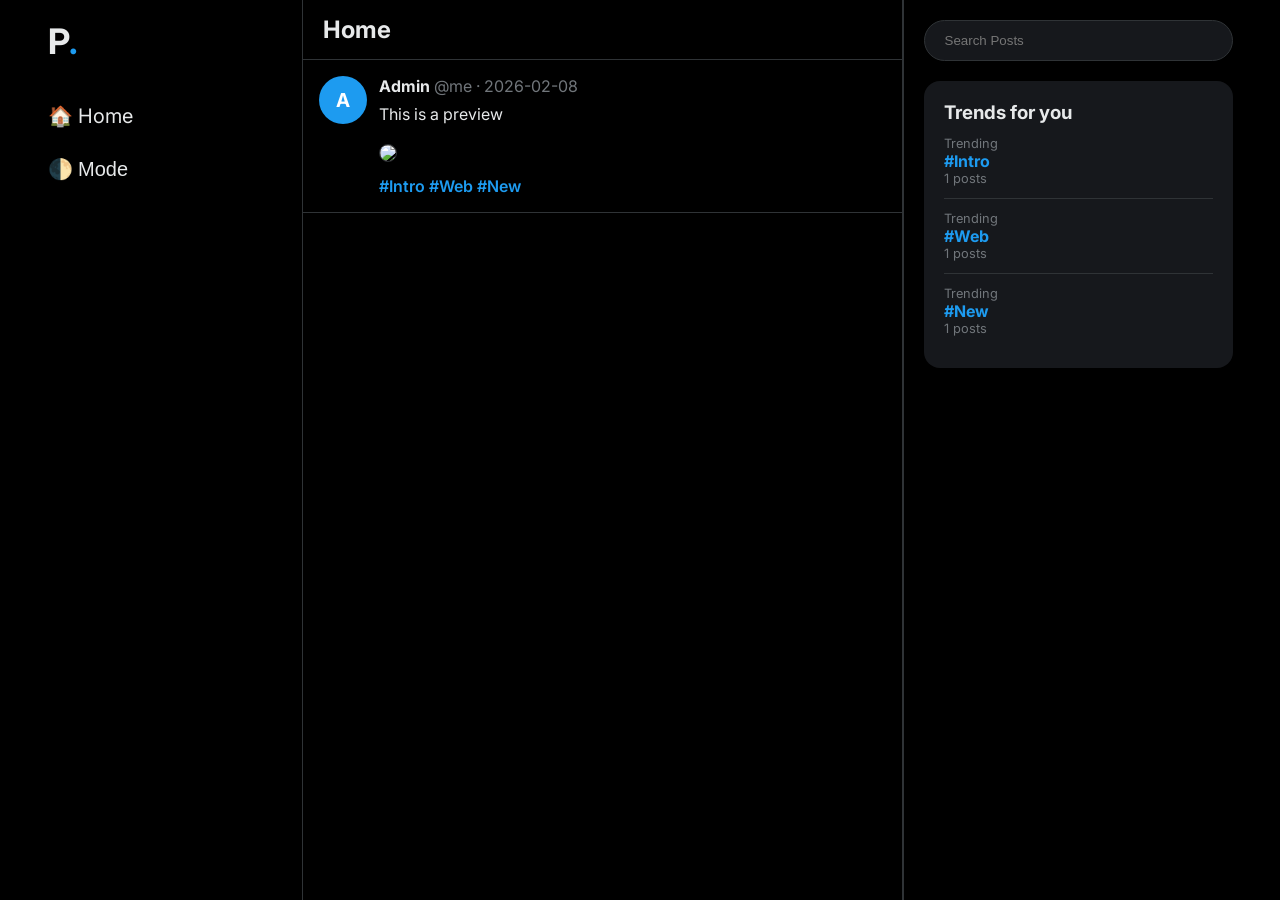
==== commit 0d6f315d: "Implement mobile header and loading state Added mobile header and loading indicator for posts." ====
--- a/docs/index.html
+++ b/docs/index.html
@@ -8,14 +8,18 @@
     <link href="https://fonts.googleapis.com/css2?family=Inter:wght@400;600;700&display=swap" rel="stylesheet">
 </head>
 <body>
+    <!-- Mobile Header (Hidden on PC) -->
     <header class="mobile-header">
         <button class="nav-btn" onclick="toggleDrawer('leftNav')">☰</button>
         <h1 class="logo-mobile" onclick="location.hash=''; location.reload();">P<span>.</span></h1>
         <button class="nav-btn" onclick="toggleDrawer('rightNav')">#</button>
     </header>
+
+    <!-- Overlay for Mobile Menus -->
     <div id="drawer-overlay" onclick="closeAllDrawers()"></div>
 
     <div class="layout-grid">
+        <!-- Left Sidebar (Menu) -->
         <aside class="sidebar left-sidebar" id="leftNav">
             <div class="sidebar-inner">
                 <h1 class="logo pc-only">P<span>.</span></h1>
@@ -26,13 +30,17 @@
             </div>
         </aside>
 
+        <!-- Center Feed -->
         <main class="feed-container">
             <header class="feed-header">
                 <h2>Home</h2>
             </header>
-            <div id="app"></div>
+            <div id="app">
+                <div style="padding: 20px; color: var(--dim);">Loading posts...</div>
+            </div>
         </main>
 
+        <!-- Right Sidebar (Trends & Search) -->
         <aside class="sidebar right-sidebar" id="rightNav">
             <div class="sidebar-inner">
                 <div class="search-container">
@@ -46,6 +54,7 @@
         </aside>
     </div>
 
+    <!-- Full Post Modal -->
     <div id="modal" class="modal" onclick="closeModalOnSideClick(event)">
         <div class="modal-content">
             <span class="close-btn" onclick="closeModal()">&times;</span>
--- a/docs/styles.css
+++ b/docs/styles.css
@@ -10,7 +10,7 @@
 * { box-sizing: border-box; margin: 0; padding: 0; }
 body { background: var(--bg); color: var(--text); font-family: 'Inter', sans-serif; overflow-x: hidden; }
 
-/* PC GRID - STABLE & CENTERED */
+/* --- PC GRID LAYOUT --- */
 .layout-grid {
     display: grid;
     grid-template-columns: 275px 600px 350px;
@@ -23,7 +23,8 @@
     height: 100vh; 
     position: sticky; 
     top: 0; 
-    padding-top: 20px; /* Keeps Logo/Search from touching the top border */
+    padding-top: 20px; 
+    z-index: 10;
 }
 
 .left-sidebar { border-right: 1px solid var(--border); }
@@ -33,7 +34,7 @@
 .logo { font-size: 2.2rem; margin-bottom: 30px; padding-left: 20px; font-weight: 700; cursor: pointer; }
 .logo span { color: var(--accent); }
 
-/* Sidebar Navigation */
+/* Navigation Links */
 .nav-link { 
     display: block; width: fit-content; padding: 12px 25px 12px 20px; border-radius: 30px; 
     text-decoration: none; color: var(--text); font-size: 1.25rem; 
@@ -49,95 +50,75 @@
     backdrop-filter: blur(12px); z-index: 50; 
 }
 
-/* Post Styling */
+/* Post Cards */
 .post { padding: 16px; border-bottom: 1px solid var(--border); display: flex; gap: 12px; cursor: pointer; transition: 0.2s; }
 .post:hover { background: var(--hover); }
-.avatar { width: 48px; height: 48px; border-radius: 50%; background: var(--accent); flex-shrink: 0; display: flex; align-items: center; justify-content: center; color: white; font-weight: bold; font-size: 1.2rem; }
+.avatar { 
+    width: 48px; height: 48px; border-radius: 50%; background: var(--accent); 
+    flex-shrink: 0; display: flex; align-items: center; justify-content: center; 
+    color: white; font-weight: bold; font-size: 1.2rem; 
+}
 .post-img { width: 100%; border-radius: 16px; margin-top: 12px; border: 1px solid var(--border); }
 
-/* Trends & Search Spacing */
+/* Trends & Search */
 .search-container { padding: 0 20px 20px 20px; }
 .search-container input { 
     width: 100%; padding: 12px 20px; border-radius: 25px; border: 1px solid var(--border); 
     background: var(--card); color: var(--text); outline: none; 
 }
-.trends-card { 
-    background: var(--card); border-radius: 16px; padding: 20px; 
-    margin: 0 20px; /* Fix: Keeps trends from touching the feed border */
-}
+.trends-card { background: var(--card); border-radius: 16px; padding: 20px; margin: 0 20px; }
 .trend-item { padding: 12px 0; border-bottom: 1px solid var(--border); cursor: pointer; }
 .trend-item:last-child { border: none; }
 
-/* MOBILE RESPONSIVE (Phone Only) */
+/* Modal Styling */
+.modal { display: none; position: fixed; inset: 0; background: rgba(0,0,0,0.85); z-index: 2000; }
+.modal-content { background: var(--bg); max-width: 600px; margin: 30px auto; border-radius: 16px; padding: 25px; height: 85vh; overflow-y: auto; position: relative; }
+.close-btn { position: absolute; top: 15px; right: 20px; font-size: 2rem; cursor: pointer; color: var(--dim); }
+
+/* --- MOBILE RESPONSIVE FIXES --- */
 .mobile-header, #drawer-overlay { display: none; }
 
 @media (max-width: 1000px) {
-    .layout-grid { display: block; } 
-    .pc-only { display: none; }
+    /* 1. Kill the PC Grid */
+    .layout-grid { display: block !important; } 
+    .pc-only { display: none !important; }
     
+    /* 2. Mobile Header */
     .mobile-header { 
-        display: flex; justify-content: space-between; align-items: center; 
-        padding: 12px 20px; border-bottom: 1px solid var(--border); 
-        background: var(--bg); position: sticky; top: 0; z-index: 100; 
-    }
-
-    /* THE FIX: Solid Sidebar Backgrounds */
-    .sidebar { 
-        position: fixed; 
-        top: 0; 
-        width: 280px; 
-        height: 100vh; 
-        z-index: 1000; 
-        transition: transform 0.3s ease; 
-        padding-top: 10px;
-        /* Forced visibility and solid paint */
-        visibility: visible !important;
-        opacity: 1 !important;
-    }
-
-    /* Dark Mode Sidebar Paint */
-    [data-theme="dark"] .sidebar {
-        background-color: #000000 !important;
-    }
-
-    /* Light Mode Sidebar Paint */
-    [data-theme="light"] .sidebar {
-        background-color: #ffffff !important;
-    }
-
-    /* Side-specific borders and sliding */
-    .left-sidebar { 
-        left: 0; 
-        transform: translateX(-100%); 
-        border-right: 1px solid var(--border); 
+        display: flex !important; justify-content: space-between; align-items: center; 
+        padding: 10px 15px; border-bottom: 1px solid var(--border); 
+        background: var(--bg) !important; position: sticky; top: 0; z-index: 100; 
     }
     
-    .right-sidebar { 
-        right: 0; 
-        transform: translateX(100%); 
-        border-left: 1px solid var(--border); 
+    .nav-btn { 
+        background: transparent !important; background-color: transparent !important;
+        border: none !important; outline: none !important; box-shadow: none !important;
+        -webkit-appearance: none; font-size: 1.6rem; color: var(--text) !important; 
+        cursor: pointer; display: flex; align-items: center; justify-content: center; padding: 5px;
     }
+    
+    .logo-mobile { font-size: 1.8rem; font-weight: 700; color: var(--text); }
+    .logo-mobile span { color: #1d9bf0 !important; }
 
-    /* Sidebar inner content must also be solid */
-    .sidebar-inner {
-        background-color: inherit;
-        height: 100%;
-        width: 100%;
+    /* 3. Solid Mobile Drawers */
+    .sidebar { 
+        position: fixed !important; top: 0; width: 280px; height: 100vh; 
+        z-index: 1000 !important; transition: transform 0.3s ease; padding-top: 10px;
+        visibility: visible !important; opacity: 1 !important;
     }
+    
+    [data-theme="dark"] .sidebar { background-color: #000000 !important; }
+    [data-theme="light"] .sidebar { background-color: #ffffff !important; }
 
-    .sidebar.active { transform: translateX(0); }
+    .left-sidebar { left: 0; transform: translateX(-100%); border-right: 1px solid var(--border); }
+    .right-sidebar { right: 0; transform: translateX(100%); border-left: 1px solid var(--border); }
+    .sidebar.active { transform: translateX(0) !important; }
 
+    /* 4. Overlay & Feed */
     #drawer-overlay.active { 
-        display: block; 
-        position: fixed; 
-        inset: 0; 
-        background: rgba(0,0,0,0.7); 
-        z-index: 500; 
+        display: block !important; position: fixed; inset: 0; 
+        background: rgba(0,0,0,0.8) !important; z-index: 500; backdrop-filter: blur(4px);
     }
-
-    .feed-container { width: 100%; border: none; }
+    .feed-container { width: 100% !important; border: none !important; }
+    .trends-card { margin: 10px; }
 }
-/* Modal Restoration */
-.modal { display: none; position: fixed; inset: 0; background: rgba(0,0,0,0.85); z-index: 2000; }
-.modal-content { background: var(--bg); max-width: 600px; margin: 30px auto; border-radius: 16px; padding: 25px; height: 85vh; overflow-y: auto; position: relative; }
-.close-btn { position: absolute; top: 15px; right: 20px; font-size: 2rem; cursor: pointer; color: var(--dim); }
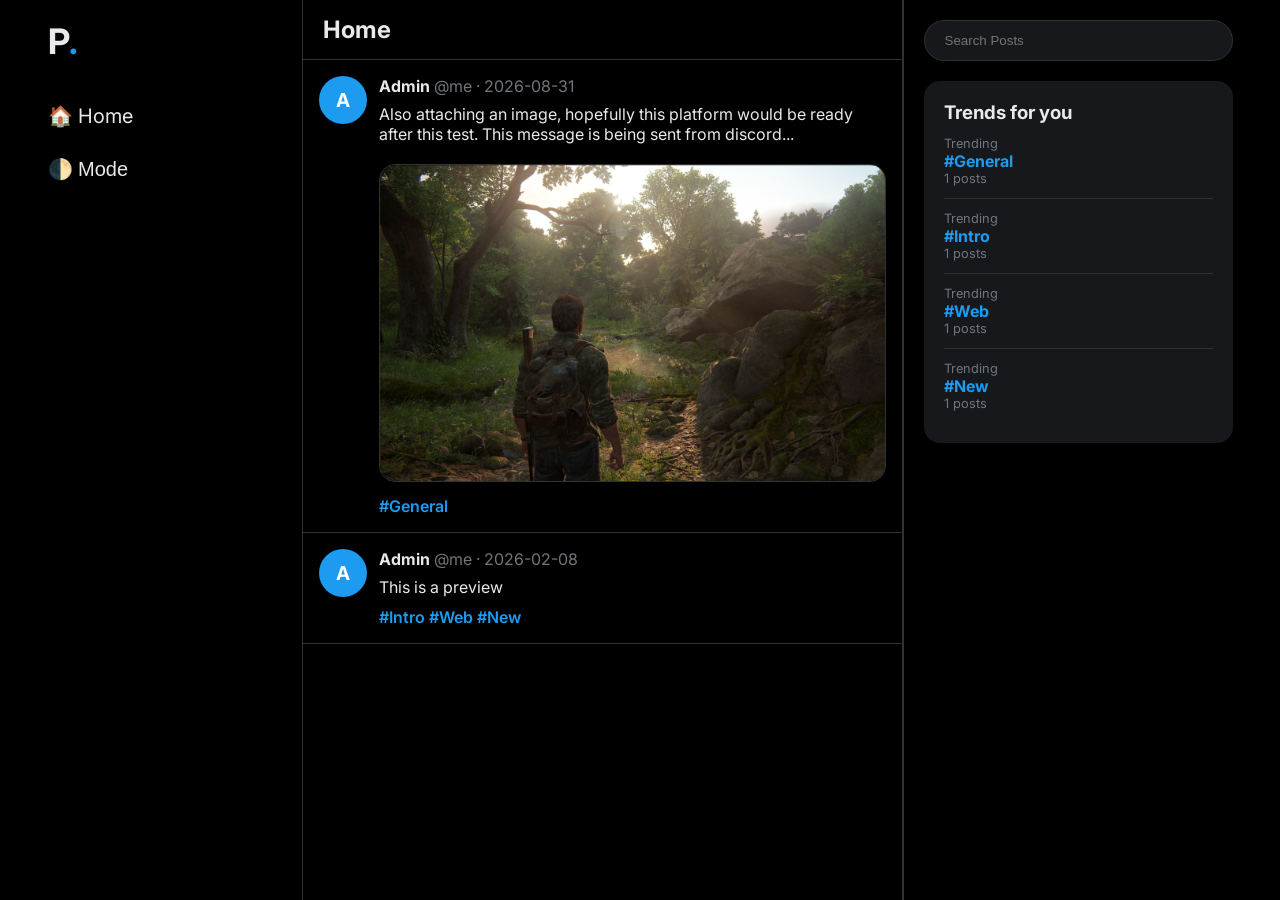
==== commit 5625a1fc: "Add onclick event to logo and home link" ====
--- a/docs/index.html
+++ b/docs/index.html
@@ -22,9 +22,9 @@
         <!-- Left Sidebar (Menu) -->
         <aside class="sidebar left-sidebar" id="leftNav">
             <div class="sidebar-inner">
-                <h1 class="logo pc-only">P<span>.</span></h1>
+                <h1 class="logo pc-only" onclick="resetFeed()">P<span>.</span></h1>
                 <nav class="nav-menu">
-                    <a href="#" class="nav-link" onclick="closeAllDrawers()">🏠 Home</a>
+                    <a href="#" class="nav-link" onclick="resetFeed()">🏠 Home</a>
                     <button id="themeToggle" class="nav-link">🌓 Mode</button>
                 </nav>
             </div>
--- a/docs/styles.css
+++ b/docs/styles.css
@@ -1,10 +1,12 @@
 :root[data-theme="dark"] {
     --bg: #000000; --border: #2f3336; --text: #e7e9ea; --dim: #71767b;
     --accent: #1d9bf0; --hover: rgba(255,255,255,0.05); --card: #16181c;
+    --header-bg: rgba(0, 0, 0, 0.85); /* Dark Glass */
 }
 :root[data-theme="light"] {
     --bg: #ffffff; --border: #eff3f4; --text: #0f1419; --dim: #536471;
     --accent: #1d9bf0; --hover: rgba(0,0,0,0.03); --card: #f7f9f9;
+    --header-bg: rgba(255, 255, 255, 0.85); /* Light Glass */
 }
 
 * { box-sizing: border-box; margin: 0; padding: 0; }
@@ -46,7 +48,7 @@
 .feed-container { border-right: 1px solid var(--border); min-height: 100vh; }
 .feed-header { 
     padding: 15px 20px; border-bottom: 1px solid var(--border); 
-    position: sticky; top: 0; background: rgba(0,0,0,0.85); 
+    position: sticky; top: 0; background: var(--header-bg); /* Now uses dynamic variable */
     backdrop-filter: blur(12px); z-index: 50; 
 }
 
